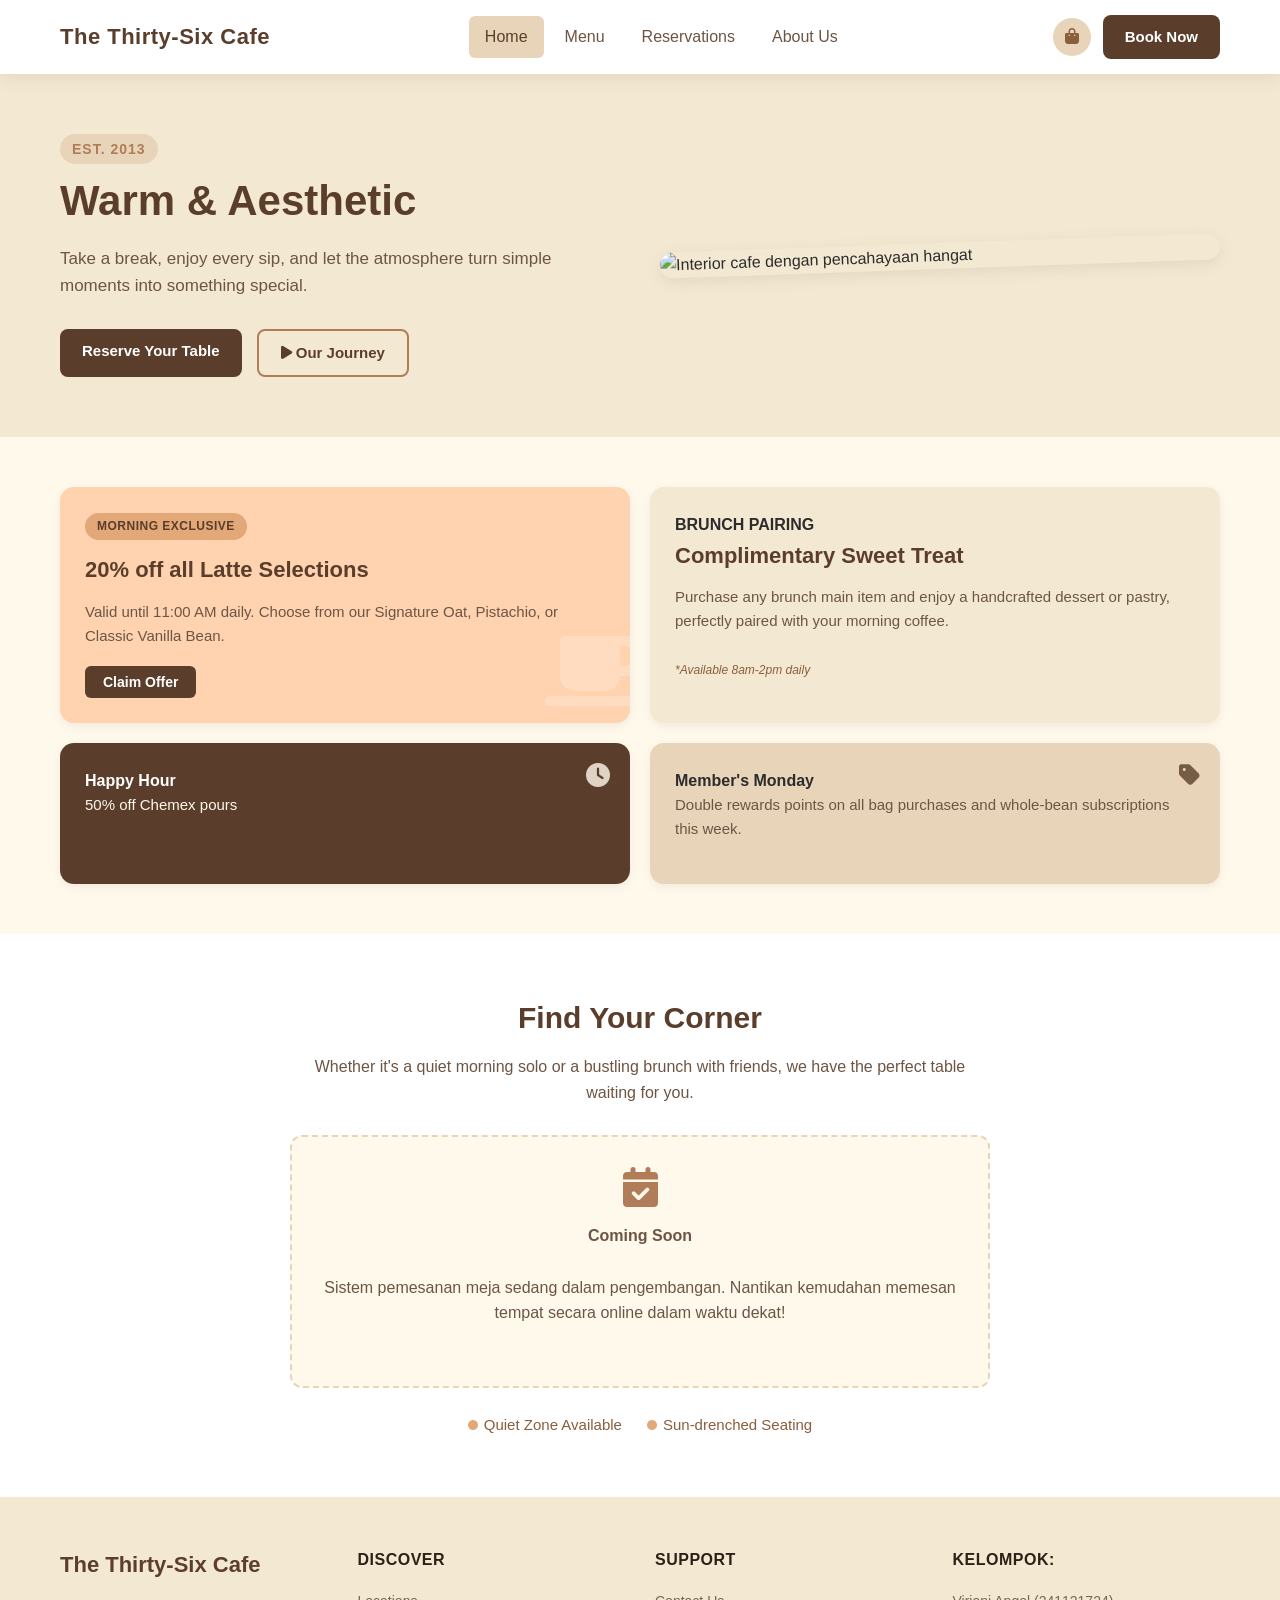
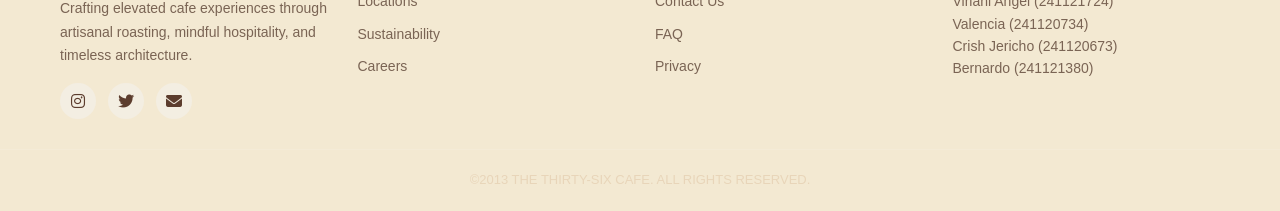
==== home.html @ a1e3fa08 "first commit" ====
<!DOCTYPE html>
<html lang="id">
<head>
    <meta charset="UTF-8">
    <meta name="viewport" content="width=device-width, initial-scale=1.0">
    <title>The Thirty-Six Cafe - Beranda</title>
    <link rel="stylesheet" href="style.css">
    <link rel="stylesheet" href="https://cdnjs.cloudflare.com/ajax/libs/font-awesome/6.4.0/css/all.min.css">
</head>
<body>
    <!-- Header & Navigasi -->
    <header class="header">
        <div class="container">
            <div class="nav-wrapper">
                <a href="home.html" class="logo">The Thirty-Six Cafe</a>
                <input type="checkbox" id="cek-menu" hidden>
                <label for="cek-menu" class="menu-toggle">☰</label>
                
                <nav class="navbar">
                    <a href="home.html" class="active">Home</a>
                    <a href="menu.html">Menu</a>
                    <a href="reservasi.html">Reservations</a>
                    <a href="tentang.html">About Us</a>
                </nav>

                <div class="header-actions">
                    <button class="icon-btn"><i class="fas fa-shopping-bag"></i></button>
                    <a href="reservasi.html" class="btn primary-btn">Book Now</a>
                </div>
            </div>
        </div>
    </header>


    <!-- Bagian Hero -->
    <section class="hero-section">
        <div class="container hero-content">
            <div class="hero-text">
                <span class="est-tag">EST. 2013</span>
                <h1>Warm & Aesthetic</h1>
                <p>Take a break, enjoy every sip, and let the atmosphere turn simple moments into something special.</p>
                <div class="hero-buttons">
                    <a href="reservasi.html" class="btn primary-btn">Reserve Your Table</a>
                    <a href="tentang.html" class="btn secondary-btn"><i class="fas fa-play"></i> Our Journey</a>
                </div>
            </div>
            <div class="hero-image">
                <img src="gbr/interior cafe.jpeg" alt="Interior cafe dengan pencahayaan hangat">
            </div>
        </div>
    </section>


    <!-- Bagian Promo Harian -->
    <div class="promo-grid">
    <!-- Kartu Promo 1 (Kiri Atas - Besar) -->
    <div class="promo-card promo-main">
        <span class="promo-badge">MORNING EXCLUSIVE</span>
        <h3>20% off all Latte Selections</h3>
        <p>Valid until 11:00 AM daily. Choose from our Signature Oat, Pistachio, or Classic Vanilla Bean.</p>
        <button class="btn promo-btn"><a href ="#">Claim Offer</a></button>
        <div class="promo-icon">
            <i class="fas fa-coffee"></i>
        </div>
    </div>

    <!-- Kartu Promo 2 (Kanan Atas - Kecil) -->
    <div class="promo-card promo-side">
        <h4>BRUNCH PAIRING</h4>
        <h3>Complimentary Sweet Treat</h3>
        <p>Purchase any brunch main item and enjoy a handcrafted dessert or pastry, perfectly paired with your morning coffee.</p>
        <span class="note">*Available 8am-2pm daily</span>
    </div>

    <!-- Kartu Promo 3 (Kiri Bawah - Cokelat Gelap) -->
    <div class="promo-card promo-dark">
        <div class="promo-mini-content">
            <h4>Happy Hour</h4>
            <p>50% off Chemex pours</p>
        </div>
        <i class="fas fa-clock promo-icon-sm"></i>
    </div>

    <!-- Kartu Promo 4 (Kanan Bawah - Krem Muda) -->
    <div class="promo-card promo-light">
        <div class="promo-mini-content">
            <h4>Member's Monday</h4>
            <p>Double rewards points on all bag purchases and whole-bean subscriptions this week.</p>
        </div>
        <i class="fas fa-tag promo-icon-sm"></i>
    </div>
</div>

    <!-- Bagian Cari Meja -->
    <section class="find-table-section">
        <div class="container find-table-wrapper">
            <h2>Find Your Corner</h2>
            <p>Whether it's a quiet morning solo or a bustling brunch with friends, we have the perfect table waiting for you.</p>
            
            <div class="coming-soon-box">
                <i class="fas fa-calendar-check" style="font-size: 40px; color: #b07d58; margin-bottom: 15px;"></i>
                <h3 class="coming-soon-text">Coming Soon</h3>
                <p class="coming-soon-desc">Sistem pemesanan meja sedang dalam pengembangan. Nantikan kemudahan memesan tempat secara online dalam waktu dekat!</p>
            </div>

            <div class="tags">
                <span><i class="fas fa-circle"></i> Quiet Zone Available</span>
                <span><i class="fas fa-circle"></i> Sun-drenched Seating</span>
            </div>
        </div>
    </section>

    <!-- Footer -->
    <footer class="footer">
        <div class="container grid-footer">
            <div class="footer-about">
                <h3>The Thirty-Six Cafe</h3>
                <p>Crafting elevated cafe experiences through artisanal roasting, mindful hospitality, and timeless architecture.</p>
                <div class="social-links">
                    <a href="https://www.instagram.com/thethirtysix?igsh=OXprbnNtYWUybjdk"><i class="fab fa-instagram"></i></a>
                    <a href="https://x.com/ThirtySixCafe"><i class="fab fa-twitter"></i></a>
                    <a href="mailto:thethirtysix.i@gmail.com"><i class="fas fa-envelope"></i></a>
                </div>
            </div>

            <div class="footer-links">
                <h4>DISCOVER</h4>
                <a href="https://www.google.com/maps/place//data=!4m3!3m2!1s0x303130367eed4897:0xfbdb00c0cb2475d2!12e1?source=g.page.m._&laa=merchant-review-solicitation">Locations</a>
                <a href="tentang.html">Sustainability</a>
                <a href="tentang.html">Careers</a>
            </div>

            <div class="footer-links">
                <h4>SUPPORT</h4>
                <a href="tel:+62614530970">Contact Us</a>
                <a href="reservasi.html">FAQ</a>
                <a href="#">Privacy</a>
            </div>

            <div class="footer-subscribe">
                <h4>KELOMPOK:</h4>
                <p>Viriani Angel (241121724) <br> Valencia (241120734) <br> Crish Jericho (241120673) <br> Bernardo (241121380)</p>
            </div>
        </div>

        <div class="copyright">
            <p>©2013 THE THIRTY-SIX CAFE. ALL RIGHTS RESERVED.</p>
        </div>
    </footer>
</body>
</html>
---- style.css ----
* {
    margin: 0;
    padding: 0;
    box-sizing: border-box;
    font-family: 'Segoe UI', Roboto, Oxygen, Ubuntu, Cantarell, sans-serif;
}

body {
    background-color: #FFF9EC;
    color: #2C2C2C;
    line-height: 1.6;
}

.container {
    max-width: 1200px;
    margin: 0 auto;
    padding: 0 20px;
}

a {
    text-decoration: none;
    color: inherit;
}

img {
    max-width: 100%;
    display: block;
}

/* HEADER & NAVIGASI */
.header {
    background-color: #FFFFFF;
    box-shadow: 0 4px 15px rgba(90, 62, 43, 0.1);
    padding: 15px 0;
    position: sticky;
    top: 0;
    z-index: 99;
}

.nav-wrapper {
    display: flex;
    justify-content: space-between;
    align-items: center;
    flex-wrap: wrap;
    gap: 15px;
    position: relative;
}

.logo {
    font-size: 22px;
    font-weight: 700;
    color: #5A3E2B;
    letter-spacing: 0.5px;
}

/* Ikon Garis Tiga */
.menu-toggle {
    font-size: 28px;
    color: #5A3E2B;
    cursor: pointer;
    display: none; /* Awalnya tersembunyi, muncul di HP/Tablet */
}

/* Kotak Menu Navigasi */
.navbar {
    display: flex;
    gap: 5px;
    flex-wrap: wrap;
}

.navbar a {
    padding: 8px 16px;
    font-weight: 500;
    color: #6D5544;
    border-radius: 6px;
    transition: all 0.3s ease;
}

.navbar a:hover,
.navbar a.active {
    background-color: #E8D5B9;
    color: #5A3E2B;
}

.header-actions {
    display: flex;
    align-items: center;
    gap: 12px;
}

.icon-btn {
    width: 38px;
    height: 38px;
    border-radius: 50%;
    border: none;
    background-color: #E8D5B9;
    color: #8B5E3C;
    font-size: 16px;
    cursor: pointer;
    transition: all 0.3s ease;
}

.icon-btn:hover {
    background-color: #B07D58;
    color: #FFFFFF;
}

.btn {
    padding: 10px 22px;
    border-radius: 8px;
    font-weight: 600;
    border: none;
    cursor: pointer;
    transition: all 0.3s ease;
    font-size: 15px;
    display: inline-block;
}

.primary-btn {
    background-color: #5A3E2B;
    color: #FFFFFF;
}

.primary-btn:hover {
    background-color: #8B5E3C;
    transform: translateY(-2px);
    box-shadow: 0 4px 12px rgba(92, 61, 46, 0.2);
}

.secondary-btn {
    background-color: transparent;
    color: #5A3E2B;
    border: 2px solid #B07D58;
}

.secondary-btn:hover {
    background-color: #B07D58;
    color: #FFFFFF;
}

/* BAGIAN HERO (HOME) */
.hero-section {
    padding: 60px 0;
    background-color: #F3E9D2;
}

.hero-content {
    display: grid;
    grid-template-columns: 1fr 1fr;
    gap: 40px;
    align-items: center;
}

.est-tag {
    font-size: 14px;
    color: #B07D58;
    font-weight: 600;
    letter-spacing: 1px;
    text-transform: uppercase;
    display: inline-block;
    margin-bottom: 12px;
    background-color: #E8D5B9;
    padding: 4px 12px;
    border-radius: 20px;
}

.hero-text h1 {
    font-size: 42px;
    color: #5A3E2B;
    margin-bottom: 18px;
    line-height: 1.2;
}

.hero-text p {
    font-size: 17px;
    color: #6D5544;
    margin-bottom: 30px;
}

.hero-buttons {
    display: flex;
    gap: 15px;
    flex-wrap: wrap;
}

.hero-image img {
    border-radius: 16px;
    box-shadow: 0 4px 15px rgba(90, 62, 43, 0.1);
    transform: rotate(-2deg);
    transition: transform 0.5s ease;
    margin-left: auto;
    margin-right: auto;
}

.hero-image img:hover {
    transform: rotate(0deg) scale(1.02);
}

/* KARTU PROMO (HOME) */
.promo-grid {
    display: grid;
    grid-template-columns: repeat(2, 1fr);
    grid-template-rows: auto auto;
    gap: 20px;
    padding: 50px 20px;
    max-width: 1200px;
    margin: 0 auto;
}

.promo-main {
    grid-column: 1 / 2;
    grid-row: 1 / 2;
    background-color: #FFD2B0;
    border-radius: 14px;
    padding: 25px;
}

.promo-side {
    grid-column: 2 / 3;
    grid-row: 1 / 2;
    background-color: #F3E9D2;
    border-radius: 14px;
    padding: 25px;
}

.promo-dark {
    grid-column: 1 / 2;
    grid-row: 2 / 3;
    background-color: #5A3E2B;
    color: #FFFFFF;
    border-radius: 14px;
    padding: 25px;
}

.promo-light {
    grid-column: 2 / 3;
    grid-row: 2 / 3;
    background-color: #E8D5B9;
    border-radius: 14px;
    padding: 25px;
}

.promo-card {
    position: relative;
    overflow: hidden;
    transition: all 0.3s ease;
    box-shadow: 0 3px 10px rgba(90, 62, 43, 0.08);
}

.promo-card:hover {
    transform: translateY(-5px);
    box-shadow: 0 4px 15px rgba(90, 62, 43, 0.1);
}

.promo-badge {
    background-color: #E2A878;
    color: #5A3E2B;
    font-size: 12px;
    font-weight: 700;
    padding: 4px 12px;
    border-radius: 20px;
    text-transform: uppercase;
    letter-spacing: 0.5px;
    display: inline-block;
    margin-bottom: 12px;
}

.promo-card h3 {
    font-size: 22px;
    margin-bottom: 12px;
    color: #5A3E2B;
}

.promo-dark h3 {
    color: #FFFFFF;
}

.promo-card p {
    font-size: 15px;
    color: #6D5544;
    margin-bottom: 18px;
}

.promo-dark p {
    color: #FFF9EC;
}

.promo-btn {
    background-color: #5A3E2B;
    color: #FFFFFF;
    padding: 8px 18px;
    font-size: 14px;
    border-radius: 6px;
    display: inline-block;
    transition: all 0.3s ease;
}

.promo-btn:hover {
    background-color: #8B5E3C;
}

.promo-icon {
    position: absolute;
    bottom: -15px;
    right: -15px;
    font-size: 80px;
    color: rgba(255,255,255,0.2);
    z-index: 1;
}

.promo-icon-sm {
    position: absolute;
    top: 20px;
    right: 20px;
    font-size: 24px;
    opacity: 0.8;
    color: #5A3E2B;
}

.promo-dark .promo-icon-sm {
    color: #FFF9EC;
}

.pastry-img img {
    border-radius: 10px;
    margin: 15px auto;
    max-height: 120px;
    width: auto;
    max-width: 100%; 
    object-fit: contain; 
    display: block;
}

.note {
    font-size: 12px;
    font-style: italic;
    color: #8B5E3C;
    margin-top: 10px;
    display: inline-block;
}

/* BAGIAN CARI MEJA (HOME) */
.find-table-section {
    padding: 60px 0;
    background-color: #FFFFFF;
}

.find-table-wrapper {
    text-align: center;
}

.find-table-wrapper h2 {
    font-size: 30px;
    color: #5A3E2B;
    margin-bottom: 12px;
}

.find-table-wrapper p {
    font-size: 16px;
    color: #6D5544;
    margin-bottom: 30px;
    max-width: 700px;
    margin-left: auto;
    margin-right: auto;
}

/* Kotak Coming Soon */
.coming-soon-box {
    background-color: #FFF9EC;
    border: 2px dashed #E8D5B9;
    border-radius: 12px;
    padding: 30px 20px;
    margin: 25px auto;
    max-width: 700px;
    text-align: center;
}

.coming-soon-icon {
    font-size: 40px;
    color: #B07D58;
    margin-bottom: 15px;
    display: block;
}

.coming-soon-text {
    color: #5A3E2B;
    font-size: 24px;
    margin-bottom: 10px;
    font-weight: 600;
}

.coming-soon-desc {
    color: #6D5544;
    font-size: 16px;
    line-height: 1.6;
}

.tags {
    display: flex;
    justify-content: center;
    gap: 25px;
    flex-wrap: wrap;
    margin-top: 20px;
}

.tags span {
    font-size: 15px;
    color: #8B5E3C;
    display: flex;
    align-items: center;
    gap: 6px;
}

.tags i {
    color: #E2A878;
    font-size: 10px;
}

/* BAGIAN MENU */
.menu-section {
    padding: 60px 0;
    background-color: #FFFFFF;
}

.menu-heading {
    text-align: center;
    margin-bottom: 40px;
}

.menu-heading h1 {
    font-size: 34px;
    color: #5A3E2B;
    margin-bottom: 12px;
}

.menu-heading p {
    font-size: 16px;
    color: #6D5544;
    max-width: 750px;
    margin: 0 auto;
}

/* Tombol Kategori Menu */
.menu-tabs {
    display: flex;
    justify-content: center;
    gap: 12px;
    flex-wrap: wrap;
    margin-bottom: 40px;
}

.tab-btn {
    padding: 10px 24px;
    background-color: #F3E9D2;
    color: #6D5544;
    border-radius: 8px;
    font-weight: 600;
    cursor: pointer;
    transition: all 0.3s ease;
    border: 2px solid transparent;
}

.tab-btn:hover {
    background-color: #E8D5B9;
    color: #5A3E2B;
}

/* Gaya Tombol Saat Diklik */
.tab-btn.active {
    background-color: #5A3E2B;
    color: #FFFFFF;
    border-color: #5A3E2B;
}

/* Grid Daftar Menu */
.menu-grid {
    display: grid;
    grid-template-columns: repeat(auto-fill, minmax(320px, 1fr));
    gap: 25px;
}

.menu-item {
    background-color: #FFF9EC;
    border-radius: 14px;
    overflow: hidden;
    box-shadow: 0 3px 10px rgba(90, 62, 43, 0.08);
    transition: all 0.3s ease;
    border: 1px solid #F3E9D2;
}

.menu-item:hover {
    transform: translateY(-6px);
    box-shadow: 0 8px 20px rgba(90, 62, 43, 0.12);
    border-color: #E8D5B9;
}

.menu-item-img img {
    width: 100%;
    height: 200px;
    object-fit: cover;
    transition: transform 0.5s ease;
}

.menu-item:hover .menu-item-img img {
    transform: scale(1.08);
}

.menu-item-content {
    padding: 20px;
}

.menu-item-header {
    display: flex;
    justify-content: space-between;
    align-items: baseline;
    margin-bottom: 10px;
    gap: 10px;
    flex-wrap: wrap;
}

.menu-item-header h3 {
    font-size: 20px;
    color: #5A3E2B;
    font-weight: 700;
}

.price {
    font-size: 18px;
    font-weight: 600;
    color: #B07D58;
    background-color: #F3E9D2;
    padding: 3px 10px;
    border-radius: 20px;
}

.menu-item-content p {
    font-size: 14px;
    color: #6D5544;
    margin-bottom: 15px;
    line-height: 1.6;
}

.tags-menu {
    display: flex;
    gap: 8px;
    flex-wrap: wrap;
}

.tag {
    font-size: 12px;
    font-weight: 600;
    padding: 3px 10px;
    border-radius: 20px;
    background-color: #E8D5B9;
    color: #5A3E2B;
}

/* BAGIAN RESERVASI */
.reservation-coming-soon {
    padding: 80px 0;
    background-color: #FFFFFF;
}

.coming-soon-container {
    display: flex;
    justify-content: center;
    align-items: center;
    min-height: 50vh;
}

.coming-soon-box.elegant {
    background-color: #FFF9EC;
    border: 2px dashed #E8D5B9;
    border-radius: 12px;
    padding: 40px 30px;
    margin: 25px auto;
    max-width: 700px;
    text-align: center;
}

.coming-soon-icon {
    font-size: 50px;
    color: #B07D58;
    margin-bottom: 20px;
    display: block;
}

.coming-soon-title {
    font-size: 32px;
    color: #5A3E2B;
    margin-bottom: 8px;
}

.coming-soon-subtitle {
    font-size: 26px;
    color: #8B5E3C;
    margin-bottom: 20px;
}

.coming-soon-text {
    color: #6D5544;
    font-size: 16px;
    line-height: 1.7;
    margin-bottom: 25px;
}

.coming-soon-info p {
    font-size: 15px;
    color: #6D5544;
    margin-bottom: 10px;
    display: flex;
    align-items: center;
    justify-content: center;
    gap: 8px;
}

.coming-soon-info i {
    color: #B07D58;
}

/* BAGIAN TENTANG KAMI */
.about-section {
    padding: 50px 0;
    background-color: #FFFFFF;
}

.about-grid {
    display: grid;
    grid-template-columns: 1fr 1fr;
    gap: 40px;
    align-items: center;
}

.about-image img {
    width: 100%;
    height: auto;
    border-radius: 14px;
    box-shadow: 0 4px 15px rgba(90, 62, 43, 0.1);
}

.about-text h2 {
    font-size: 26px;
    color: #5A3E2B;
    margin-bottom: 15px;
    text-transform: uppercase;
    letter-spacing: 0.5px;
    border-left: 4px solid #B07D58;
    padding-left: 12px;
}

.about-text p {
    font-size: 15px;
    color: #6D5544;
    line-height: 1.7;
    margin-bottom: 12px;
    text-align: justify;
}

.home-icon {
    display: inline-block;
    width: 40px;
    height: 40px;
    background-color: #5A3E2B;
    color: #FFFFFF;
    border-radius: 50%;
    text-align: center;
    line-height: 40px;
    font-size: 18px;
    margin-top: 15px;
    transition: all 0.3s ease;
    margin-left: auto;
    display: block;
}

.home-icon:hover {
    background-color: #B07D58;
    transform: scale(1.1);
}

/* FOOTER */
.footer {
    background-color: #F3E9D2;
    color: #FFF9EC;
    padding: 50px 0 20px;
}

.grid-footer {
    display: grid;
    grid-template-columns: repeat(auto-fit, minmax(220px, 1fr));
    gap: 30px;
    margin-bottom: 30px;
}

.footer-about h3 {
    font-size: 22px;
    margin-bottom: 15px;
    color: #5C3D2E;
}

.footer-about p {
    font-size: 14px;
    line-height: 1.7;
    margin-bottom: 15px;
    color: #7A6454;
}

.social-links {
    display: flex;
    gap: 12px;
}

.social-links a {
    width: 36px;
    height: 36px;
    border-radius: 50%;
    background-color: #F3EEE2;
    display: flex;
    align-items: center;
    justify-content: center;
    color: #5C3D2E;
    transition: all 0.3s ease;
}

.social-links a:hover {
    background-color: #5C3D2E;
    color: #FFFFFF;
}

.footer-links h4 {
    font-size: 16px;
    margin-bottom: 18px;
    color: #2C2017;
    text-transform: uppercase;
    letter-spacing: 0.5px;
}

.footer-links a {
    display: block;
    color: #7A6454;
    margin-bottom: 10px;
    font-size: 14px;
    transition: all 0.3s ease;
}

.footer-links a:hover {
    color: #5C3D2E;
    padding-left: 5px;
}

.footer-subscribe h4 {
    font-size: 16px;
    margin-bottom: 18px;
    color: #2C2017;
    text-transform: uppercase;
    letter-spacing: 0.5px;
}

.footer-subscribe p {
    font-size: 14px;
    color: #7A6454;
    margin-bottom: 15px;
}

.copyright {
    text-align: center;
    padding-top: 20px;
    border-top: 1px solid rgba(255,255,255,0.1);
    font-size: 13px;
    color: #E8D5B9;
}


/* TAMPILAN HP & TABLET*/

/* Untuk Tablet */
@media (max-width: 991px) {
    /* Tampilkan ikon garis tiga */
    .menu-toggle {
        display: block;
        order: 3;
    }

    /*Sembunyikan tombol Book Now dibagian atas*/
    .header-actions {
        display: none;
    }

    /* Awalnya menu disembunyikan */
    .navbar {
        position: absolute;
        top: 100%;
        right: 0;
        width: 250px;
        background-color: #FFFFFF;
        box-shadow: -2px 4px 8px rgba(0,0,0,0.1);
        border-radius: 0 0 0 10px;
        padding: 20px;
        display: none; 
        flex-direction: column;
        gap: 12px;
        z-index: 100;
    }

    /* SAAT KOTAK CEK DICENTANG, MENU MUNCUL */
    #cek-menu:checked ~ .navbar {
        display: flex;
    }

    .navbar a {
        padding: 12px;
        font-size: 15px;
    }

    .header-actions {
        flex-direction: column;
        align-items: center;
        margin-top: 0px;
    }

    .hero-content {
        grid-template-columns: 1fr;
        gap: 25px;
        text-align: center;
    }

    .hero-buttons {
        justify-content: center;
    }

    .hero-image {
        order: -1;
    }

    .promo-grid {
        grid-template-columns: 1fr;
    }

    .promo-main, .promo-side, .promo-dark, .promo-light {
        grid-column: auto;
        grid-row: auto;
    }
}

/* Untuk HP */
@media (max-width: 768px) {
    .logo {
        font-size: 19px;
    }

    .hero-text h1 {
        font-size: 28px;
    }

    .hero-text p {
        font-size: 15px;
    }

    .hero-image {
        order: -1;
        text-align: center;
    }

    .menu-tabs {
        gap: 8px;
    }

    .tab-btn {
        padding: 8px 14px;
        font-size: 13px;
    }

    .menu-grid {
        grid-template-columns: 1fr;
    }

    .about-grid {
        grid-template-columns: 1fr;
        gap: 25px;
    }

    .about-image {
        order: -1;
    }

    .about-text h2 {
        font-size: 22px;
    }

    .coming-soon-title {
        font-size: 24px;
    }

    .coming-soon-subtitle {
        font-size: 19px;
    }
}

@keyframes fadein {
    from {
        opacity: 0;
        transform: translateY(20px);
    }
    to {
        opacity: 1;
        transform: translateY(0);
    }
}

.hero-section {
    animation: fadein 0.6s ease;
}
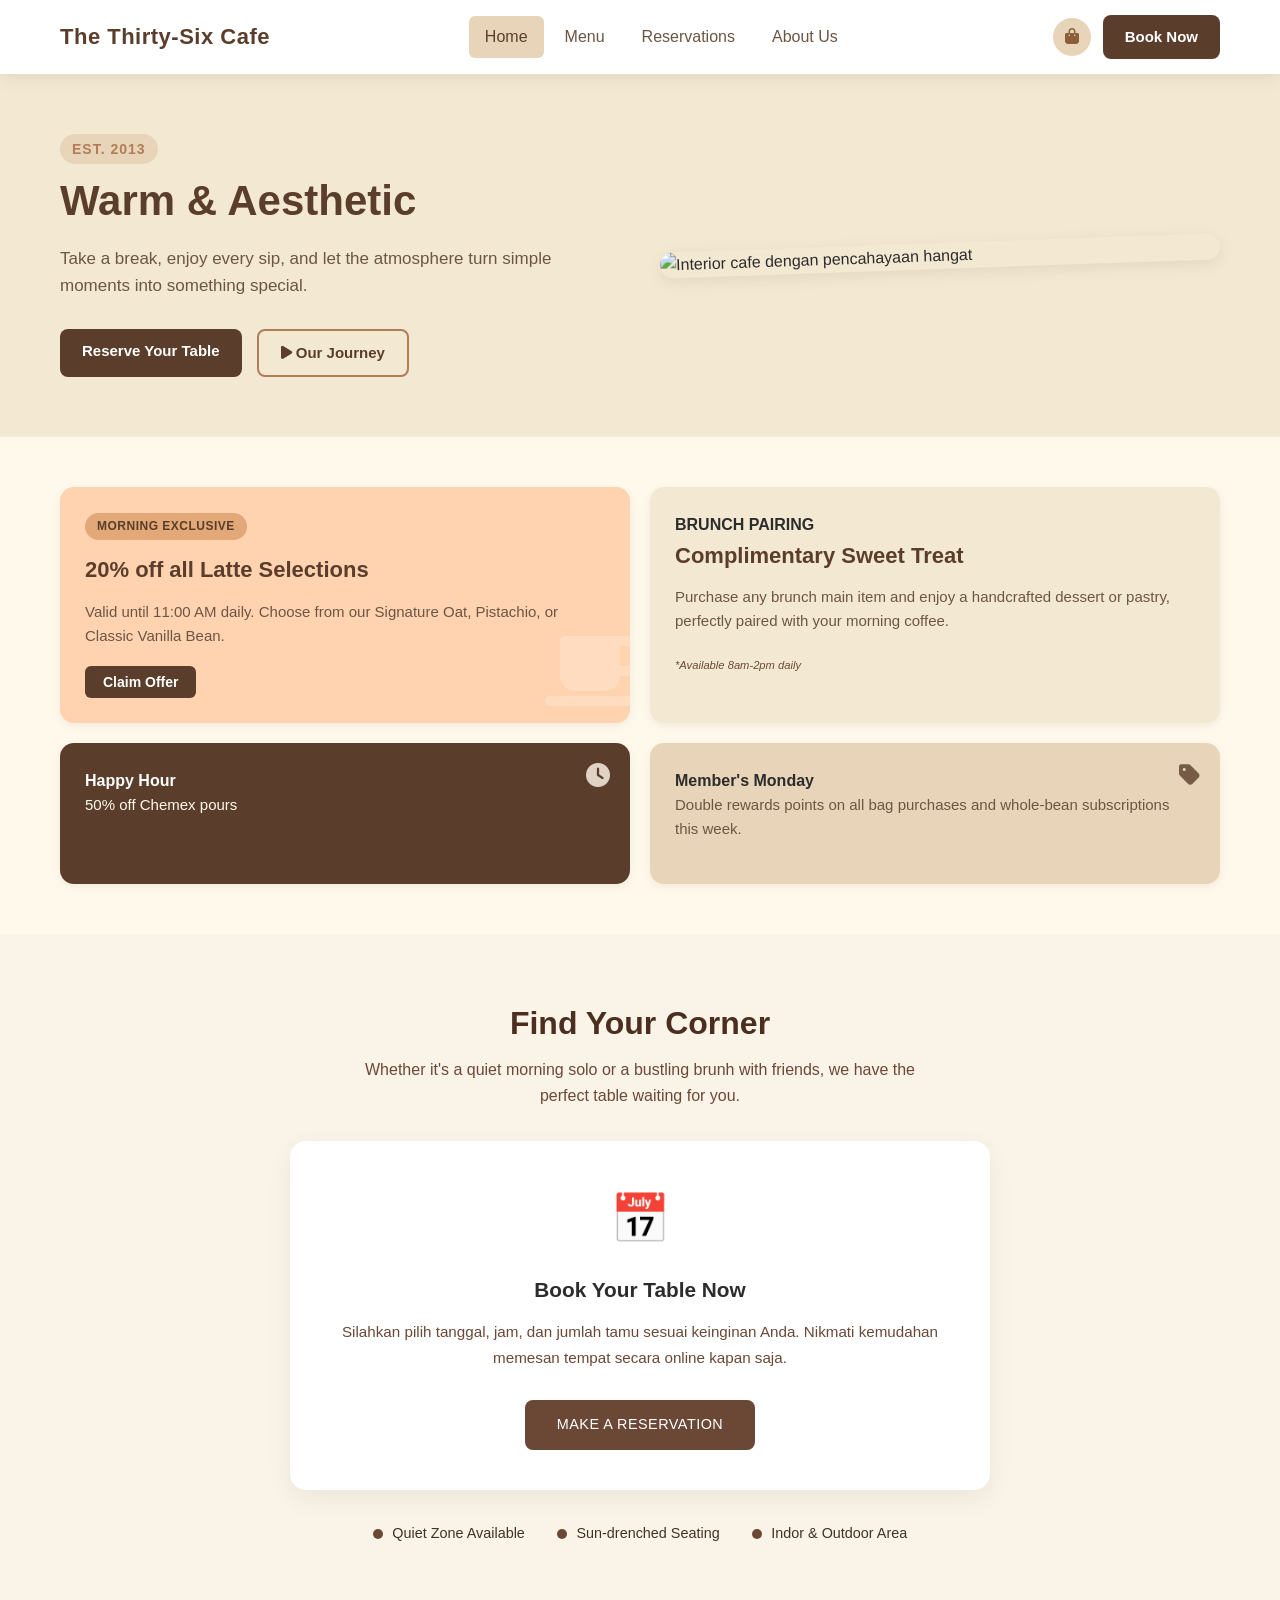
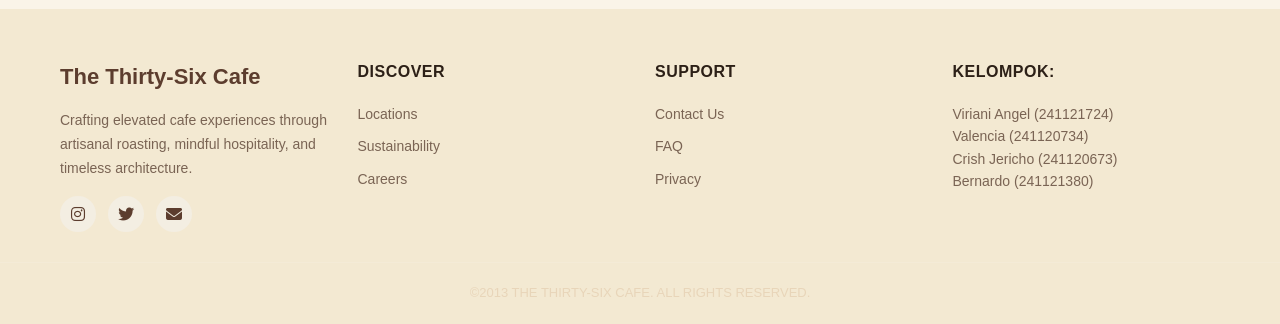
==== commit a8f444a4: "viricoba" ====
--- a/home.html
+++ b/home.html
@@ -31,84 +31,93 @@
         </div>
     </header>
 
-
-    <!-- Bagian Hero -->
-    <section class="hero-section">
-        <div class="container hero-content">
-            <div class="hero-text">
-                <span class="est-tag">EST. 2013</span>
-                <h1>Warm & Aesthetic</h1>
-                <p>Take a break, enjoy every sip, and let the atmosphere turn simple moments into something special.</p>
-                <div class="hero-buttons">
-                    <a href="reservasi.html" class="btn primary-btn">Reserve Your Table</a>
-                    <a href="tentang.html" class="btn secondary-btn"><i class="fas fa-play"></i> Our Journey</a>
+    <main>
+        <!-- Bagian Hero -->
+        <section class="hero-section">
+            <div class="container hero-content">
+                <div class="hero-text">
+                    <span class="est-tag">EST. 2013</span>
+                    <h1>Warm & Aesthetic</h1>
+                    <p>Take a break, enjoy every sip, and let the atmosphere turn simple moments into something special.</p>
+                    <div class="hero-buttons">
+                        <a href="reservasi.html" class="btn primary-btn">Reserve Your Table</a>
+                        <a href="tentang.html" class="btn secondary-btn"><i class="fas fa-play"></i> Our Journey</a>
+                    </div>
+                </div>
+                <div class="hero-image">
+                    <img src="gbr/interior cafe.jpeg" alt="Interior cafe dengan pencahayaan hangat">
                 </div>
             </div>
-            <div class="hero-image">
-                <img src="gbr/interior cafe.jpeg" alt="Interior cafe dengan pencahayaan hangat">
+        </section>
+
+
+        <!-- Bagian Promo Harian -->
+        <div class="promo-grid">
+            <div class="promo-card promo-main">
+                <span class="promo-badge">MORNING EXCLUSIVE</span>
+                <h3>20% off all Latte Selections</h3>
+                <p>Valid until 11:00 AM daily. Choose from our Signature Oat, Pistachio, or Classic Vanilla Bean.</p>
+                <button class="btn promo-btn"><a href="#">Claim Offer</a></button>
+                <div class="promo-icon">
+                    <i class="fas fa-coffee"></i>
+                </div>
+            </div>
+
+            <div class="promo-card promo-side">
+                <h4>BRUNCH PAIRING</h4>
+                <h3>Complimentary Sweet Treat</h3>
+                <p>Purchase any brunch main item and enjoy a handcrafted dessert or pastry, perfectly paired with your morning coffee.</p>
+                <span class="note">*Available 8am-2pm daily</span>
+            </div>
+
+            <div class="promo-card promo-dark">
+                <div class="promo-mini-content">
+                    <h4>Happy Hour</h4>
+                    <p>50% off Chemex pours</p>
+                </div>
+                <i class="fas fa-clock promo-icon-sm"></i>
+            </div>
+
+            <div class="promo-card promo-light">
+                <div class="promo-mini-content">
+                    <h4>Member's Monday</h4>
+                    <p>Double rewards points on all bag purchases and whole-bean subscriptions this week.</p>
+                </div>
+                <i class="fas fa-tag promo-icon-sm"></i>
             </div>
         </div>
-    </section>
 
+        <!-- Bagian Cari Meja -->
+        <section class="reservation-setion">
+            <div class="reservation-container">
 
-    <!-- Bagian Promo Harian -->
-    <div class="promo-grid">
-    <!-- Kartu Promo 1 (Kiri Atas - Besar) -->
-    <div class="promo-card promo-main">
-        <span class="promo-badge">MORNING EXCLUSIVE</span>
-        <h3>20% off all Latte Selections</h3>
-        <p>Valid until 11:00 AM daily. Choose from our Signature Oat, Pistachio, or Classic Vanilla Bean.</p>
-        <button class="btn promo-btn"><a href ="#">Claim Offer</a></button>
-        <div class="promo-icon">
-            <i class="fas fa-coffee"></i>
-        </div>
-    </div>
+                <h2 class="reservation-title">Find Your Corner</h2>
+                <p class="reservation-subtitle">Whether it's a quiet morning solo or a bustling brunh with friends, we have the perfect table waiting for you.</p>
+                <div class="reservation-card">
+                    <div class="reservasion-icon">📅</div>
+                    <h3 class="reservation-status">Book Your Table Now</h3>
+                    <p class="reservation-desc">Silahkan pilih tanggal, jam, dan jumlah tamu sesuai keinginan Anda. Nikmati kemudahan memesan tempat secara online kapan saja.</p>
 
-    <!-- Kartu Promo 2 (Kanan Atas - Kecil) -->
-    <div class="promo-card promo-side">
-        <h4>BRUNCH PAIRING</h4>
-        <h3>Complimentary Sweet Treat</h3>
-        <p>Purchase any brunch main item and enjoy a handcrafted dessert or pastry, perfectly paired with your morning coffee.</p>
-        <span class="note">*Available 8am-2pm daily</span>
-    </div>
-
-    <!-- Kartu Promo 3 (Kiri Bawah - Cokelat Gelap) -->
-    <div class="promo-card promo-dark">
-        <div class="promo-mini-content">
-            <h4>Happy Hour</h4>
-            <p>50% off Chemex pours</p>
-        </div>
-        <i class="fas fa-clock promo-icon-sm"></i>
-    </div>
-
-    <!-- Kartu Promo 4 (Kanan Bawah - Krem Muda) -->
-    <div class="promo-card promo-light">
-        <div class="promo-mini-content">
-            <h4>Member's Monday</h4>
-            <p>Double rewards points on all bag purchases and whole-bean subscriptions this week.</p>
-        </div>
-        <i class="fas fa-tag promo-icon-sm"></i>
-    </div>
-</div>
-
-    <!-- Bagian Cari Meja -->
-    <section class="find-table-section">
-        <div class="container find-table-wrapper">
-            <h2>Find Your Corner</h2>
-            <p>Whether it's a quiet morning solo or a bustling brunch with friends, we have the perfect table waiting for you.</p>
-            
-            <div class="coming-soon-box">
-                <i class="fas fa-calendar-check" style="font-size: 40px; color: #b07d58; margin-bottom: 15px;"></i>
-                <h3 class="coming-soon-text">Coming Soon</h3>
-                <p class="coming-soon-desc">Sistem pemesanan meja sedang dalam pengembangan. Nantikan kemudahan memesan tempat secara online dalam waktu dekat!</p>
+                    <!--Tombol Penghubung Ke Halaman Reservasi-->
+                    <a href="reservasi.html" class="btn-book" id="reserveBtn">Make a Reservation</a>
+                </div>   
+                <div class="features">
+                    <div class="feature-item">
+                        <span class="dot"></span>
+                        <span>Quiet Zone Available</span>
+                    </div>
+                    <div class="feature-item">
+                        <span class="dot"></span>
+                        <span>Sun-drenched Seating</span>
+                    </div>
+                    <div class="feature-item">
+                        <span class="dot"></span>
+                        <span>Indor & Outdoor Area</span>
+                    </div>
+                </div>
             </div>
-
-            <div class="tags">
-                <span><i class="fas fa-circle"></i> Quiet Zone Available</span>
-                <span><i class="fas fa-circle"></i> Sun-drenched Seating</span>
-            </div>
-        </div>
-    </section>
+        </section>
+    </main>
 
     <!-- Footer -->
     <footer class="footer">
@@ -147,5 +156,8 @@
             <p>©2013 THE THIRTY-SIX CAFE. ALL RIGHTS RESERVED.</p>
         </div>
     </footer>
+
+    <!--Panggil File Js-->
+    <script src="script.js"></script>
 </body>
 </html>
--- a/style.css
+++ b/style.css
@@ -364,56 +364,383 @@
     margin-right: auto;
 }
 
-/* Kotak Coming Soon */
-.coming-soon-box {
-    background-color: #FFF9EC;
-    border: 2px dashed #E8D5B9;
-    border-radius: 12px;
-    padding: 30px 20px;
-    margin: 25px auto;
+/* ==== KONTEN UTAMA - SEJAJAR ==== */
+.main-content {
+    padding: 1rem 0 2rem;
+}
+
+.content-grid {
+    display: grid;
+    grid-template-columns: 1fr 1.4fr;
+    gap: 1.5rem;
+}
+
+.card {
+    background-color: #FFFFFF;
+    padding: 1.8rem;
+    border-radius: 10px;
+    box-shadow: 0 4px 12px rgba(75, 46, 32, 0.05);
+}
+
+.card h2 {
+    font-size: 1rem;
+    text-transform: uppercase;
+    margin-bottom: 1.4rem;
+    letter-spacing: 0.5px;
+}
+
+/* --- FORM --- */
+.form-group {
+    margin-bottom: 1rem;
+}
+
+.form-group label {
+    display: block;
+    font-size: 0.75rem;
+    text-transform: uppercase;
+    margin-bottom: 0.4rem;
+    letter-spacing: 0.5px;
+}
+
+.form-group input {
+    width: 100%;
+    padding: 0.65rem;
+    border: 1px solid #E8DAC5;
+    border-radius: 4px;
+    background-color: #FAF4E8;
+    font-size: 0.85rem;
+}
+
+.form-row {
+    display: flex;
+    gap: 0.8rem;
+}
+
+.counter {
+    display: flex;
+    border: 1px solid #E8DAC5;
+    border-radius: 4px;
+    background-color: #FAF4E8;
+    width: fit-content;
+}
+
+.counter button {
+    border: none;
+    background: none;
+    padding: 0.4rem 0.8rem;
+    cursor: pointer;
+    font-weight: bold;
+}
+
+.counter input {
+    border: none;
+    width: 35px;
+    text-align: center;
+    background: transparent;
+}
+
+.btn-confirm {
+    width: 100%;
+    background-color: #6B4836;
+    color: #ffffff;
+    border: none;
+    padding: 0.7rem;
+    border-radius: 4px;
+    margin-top: 0.8rem;
+    cursor: pointer;
+    text-transform: uppercase;
+    font-size: 0.8rem;
+    letter-spacing: 0.5px;
+}
+
+.note {
+    font-size: 0.7rem;
+    text-align: center;
+    margin-top: 0.4rem;
+    color: #6B4836;
+}
+
+/* --- TABEL --- */
+.registry-header {
+    display: flex;
+    justify-content: space-between;
+    align-items: center;
+    margin-bottom: 1rem;
+    flex-wrap: wrap;
+    gap: 0.5rem;
+}
+
+.tabs {
+    display: flex;
+    gap: 0.4rem;
+}
+
+.tab-btn {
+    border: none;
+    background:#F6EBD8;
+    padding: 0.3rem 0.7rem;
+    border-radius: 4px;
+    font-size: 0.7rem;
+    cursor: pointer;
+    text-transform: uppercase;
+    color: #443322;
+    font-weight: 500;
+}
+
+.tab-btn.active[data-filter="all"] { background-color: #d6b89e; color: #443322; }
+.tab-btn.active[data-filter="confirmed"] { background-color: #8b5a2b; color: white; }
+.tab-btn.active[data-filter="waitlist"] { background-color: #cd853f; color: white; }
+.tab-btn.active[data-filter="cancelled"] { background-color: #a0522d; color: white; }
+.tab-btn.active[data-filter="completed"] { background-color: #4B2E20; color: white; }
+
+.filter-icon {
+    border: none;
+    background: none;
+    cursor: pointer;
+    font-size: 0.9rem;
+}
+
+.tab-btn.active {
+    background-color: #6B4836;
+    color:#ffffff;
+}
+
+.filter-btn {
+    border: none;
+    background: none;
+    cursor: pointer;
+}
+
+.registry-list {
+    min-height: 200px;
+}
+
+.empty-state {
+    text-align: center;
+    padding: 2rem;
+    color: #6B4836;
+    font-style: italic;
+    font-size: 0.85rem;
+}
+
+.registry-item {
+    display: flex;
+    justify-content: space-between;
+    align-items: center;
+    padding: 0.6rem 0.8rem;
+    background-color:#F6EBD8;
+    border-radius: 4px;
+    margin-bottom: 0.5rem;
+}
+
+.time {
+    font-weight: 500;
+    font-size: 0.85rem;
+}
+
+.name {
+    flex: 1;
+    margin-left: 0.8rem;
+    font-size: 0.85rem;
+}
+
+.duration {
+    font-size: 0.75rem;
+    background-color:#E8DAC5;
+    padding: 0.2rem 0.5rem;
+    border-radius: 10px;
+}
+
+/* ==== BAGIAN BAWAH ==== */
+.bottom-section {
+    padding-bottom: 3rem;
+}
+
+.image-card img {
+    width: 100%;
+    height: 100%;
+    object-fit: cover;
+    border-radius: 10px;
+}
+
+.info-card {
+    background-color:#4B2E20;
+    color: var(--putih);
+    padding: 1.8rem;
+    border-radius: 10px;
+}
+
+.info-card h2 {
+    font-size: 1rem;
+    text-transform: uppercase;
+    margin-bottom: 1rem;
+}
+
+.info-card p {
+    font-size: 0.85rem;
+    opacity: 0.9;
+    margin-bottom: 1.5rem;
+}
+
+.info-buttons {
+    display: flex;
+    gap: 0.8rem;
+}
+
+.info-buttons button {
+    padding: 0.6rem 1rem;
+    border: none;
+    border-radius: 4px;
+    cursor: pointer;
+    font-size: 0.75rem;
+    text-transform: uppercase;
+}
+
+.btn-download {
+    background-color:#ffffff;
+    color:#4B2E20;
+}
+
+.btn-settings {
+    background-color: rgba(255,255,255,0.2);
+    color: #ffffff;
+}
+
+/* ==== NOTIFIKASI ==== */
+.notification {
+    position: fixed;
+    top: 0;
+    left: 0;
+    width: 100%;
+    height: 100%;
+    background: rgba(0,0,0,0.4);
+    display: flex;
+    align-items: center;
+    justify-content: center;
+    z-index: 999;
+    opacity: 0;
+    visibility: hidden;
+    transition: 0.3s;
+}
+
+.notification.show {
+    opacity: 1;
+    visibility: visible;
+}
+
+.notification-box {
+    background:#ffffff;
+    padding: 2rem;
+    border-radius: 10px;
+    text-align: center;
+    box-shadow: 0 4px 12px rgba(0,0,0,0.15);
+}
+
+.notification-box i {
+    font-size: 2.5rem;
+    color: #28a745;
+    margin-bottom: 1rem;
+}
+
+/* ==== reservasi bagian home==== */
+.reservation-setion {
+    padding: 4rem 1.2rem;
+    background-color: #FAF4E8;
+}
+
+.reservation-container {
     max-width: 700px;
+    margin: 0 auto;
     text-align: center;
 }
 
-.coming-soon-icon {
-    font-size: 40px;
-    color: #B07D58;
-    margin-bottom: 15px;
-    display: block;
-}
-
-.coming-soon-text {
-    color: #5A3E2B;
-    font-size: 24px;
-    margin-bottom: 10px;
+.reservation-title {
+    font-size: 2rem;
+    color:#4B2E20;
+    margin-bottom: 0.5rem;
     font-weight: 600;
 }
 
-.coming-soon-desc {
-    color: #6D5544;
-    font-size: 16px;
-    line-height: 1.6;
-}
-
-.tags {
+.reservation-subtitle {
+    font-size: 1rem;
+    color: #6B4836;
+    margin-bottom: 2rem;
+    max-width: 550px;
+    margin-left: auto;
+    margin-right: auto;
+}
+
+.reservation-card {
+    background-color: #ffffff;
+    padding: 2.5rem 2rem;
+    border-radius: 16px;
+    box-shadow: 0 8px 24px rgba(75, 46, 32, 0.08);
+    margin-bottom: 2rem;
+}
+
+.reservasion-icon {
+    font-size: 3rem;
+    margin-bottom: 1rem;
+}
+
+.reservation-status {
+    font-size: 1.3rem;
+    color:4B2E20;
+    margin-bottom: 0.8rem;
+    font-weight: 600;
+}
+
+.reservation-desc {
+    font-size: 0.95rem;
+    color:#6B4836;
+    margin-bottom: 1.8rem;
+    line-height: 1.7;
+}
+
+.btn-book {
+    display: inline-block;
+    background-color:#6B4836;
+    color:#ffffff;
+    padding: 0.85rem 2rem;
+    border-radius: 8px;
+    text-decoration: none;
+    font-weight: 500;
+    font-size: 0.9rem;
+    text-transform: uppercase;
+    letter-spacing: 0.5px;
+    transition: all 0.3s ease;
+    border: none;
+    cursor: pointer;
+}
+
+.btn-book:hover {
+    background-color: #4B2E20;
+    transform: translateY(-2px);
+    box-shadow: 0 4px 12px rgba(75, 46, 32, 0.15);
+}
+
+.features {
     display: flex;
     justify-content: center;
-    gap: 25px;
+    gap: 2rem;
     flex-wrap: wrap;
-    margin-top: 20px;
-}
-
-.tags span {
-    font-size: 15px;
-    color: #8B5E3C;
+}
+
+.feature-item {
     display: flex;
     align-items: center;
-    gap: 6px;
-}
-
-.tags i {
-    color: #E2A878;
-    font-size: 10px;
+    gap: 0.6rem;
+    font-size: 0.9rem;
+    color: #423224;
+    font-weight: 500;
+}
+
+.dot {
+    width: 10px;
+    height: 10px;
+    background-color:#6B4836;
+    border-radius: 50%;
+    display: inline-block;
 }
 
 /* BAGIAN MENU */
@@ -553,69 +880,6 @@
     border-radius: 20px;
     background-color: #E8D5B9;
     color: #5A3E2B;
-}
-
-/* BAGIAN RESERVASI */
-.reservation-coming-soon {
-    padding: 80px 0;
-    background-color: #FFFFFF;
-}
-
-.coming-soon-container {
-    display: flex;
-    justify-content: center;
-    align-items: center;
-    min-height: 50vh;
-}
-
-.coming-soon-box.elegant {
-    background-color: #FFF9EC;
-    border: 2px dashed #E8D5B9;
-    border-radius: 12px;
-    padding: 40px 30px;
-    margin: 25px auto;
-    max-width: 700px;
-    text-align: center;
-}
-
-.coming-soon-icon {
-    font-size: 50px;
-    color: #B07D58;
-    margin-bottom: 20px;
-    display: block;
-}
-
-.coming-soon-title {
-    font-size: 32px;
-    color: #5A3E2B;
-    margin-bottom: 8px;
-}
-
-.coming-soon-subtitle {
-    font-size: 26px;
-    color: #8B5E3C;
-    margin-bottom: 20px;
-}
-
-.coming-soon-text {
-    color: #6D5544;
-    font-size: 16px;
-    line-height: 1.7;
-    margin-bottom: 25px;
-}
-
-.coming-soon-info p {
-    font-size: 15px;
-    color: #6D5544;
-    margin-bottom: 10px;
-    display: flex;
-    align-items: center;
-    justify-content: center;
-    gap: 8px;
-}
-
-.coming-soon-info i {
-    color: #B07D58;
 }
 
 /* BAGIAN TENTANG KAMI */
@@ -886,12 +1150,12 @@
         font-size: 22px;
     }
 
-    .coming-soon-title {
-        font-size: 24px;
-    }
-
-    .coming-soon-subtitle {
-        font-size: 19px;
+    .reservation-title {
+        font-size: 1.6rem;
+    }
+
+    .reservation-section {
+        padding: 2rem 1rem;
     }
 }
 
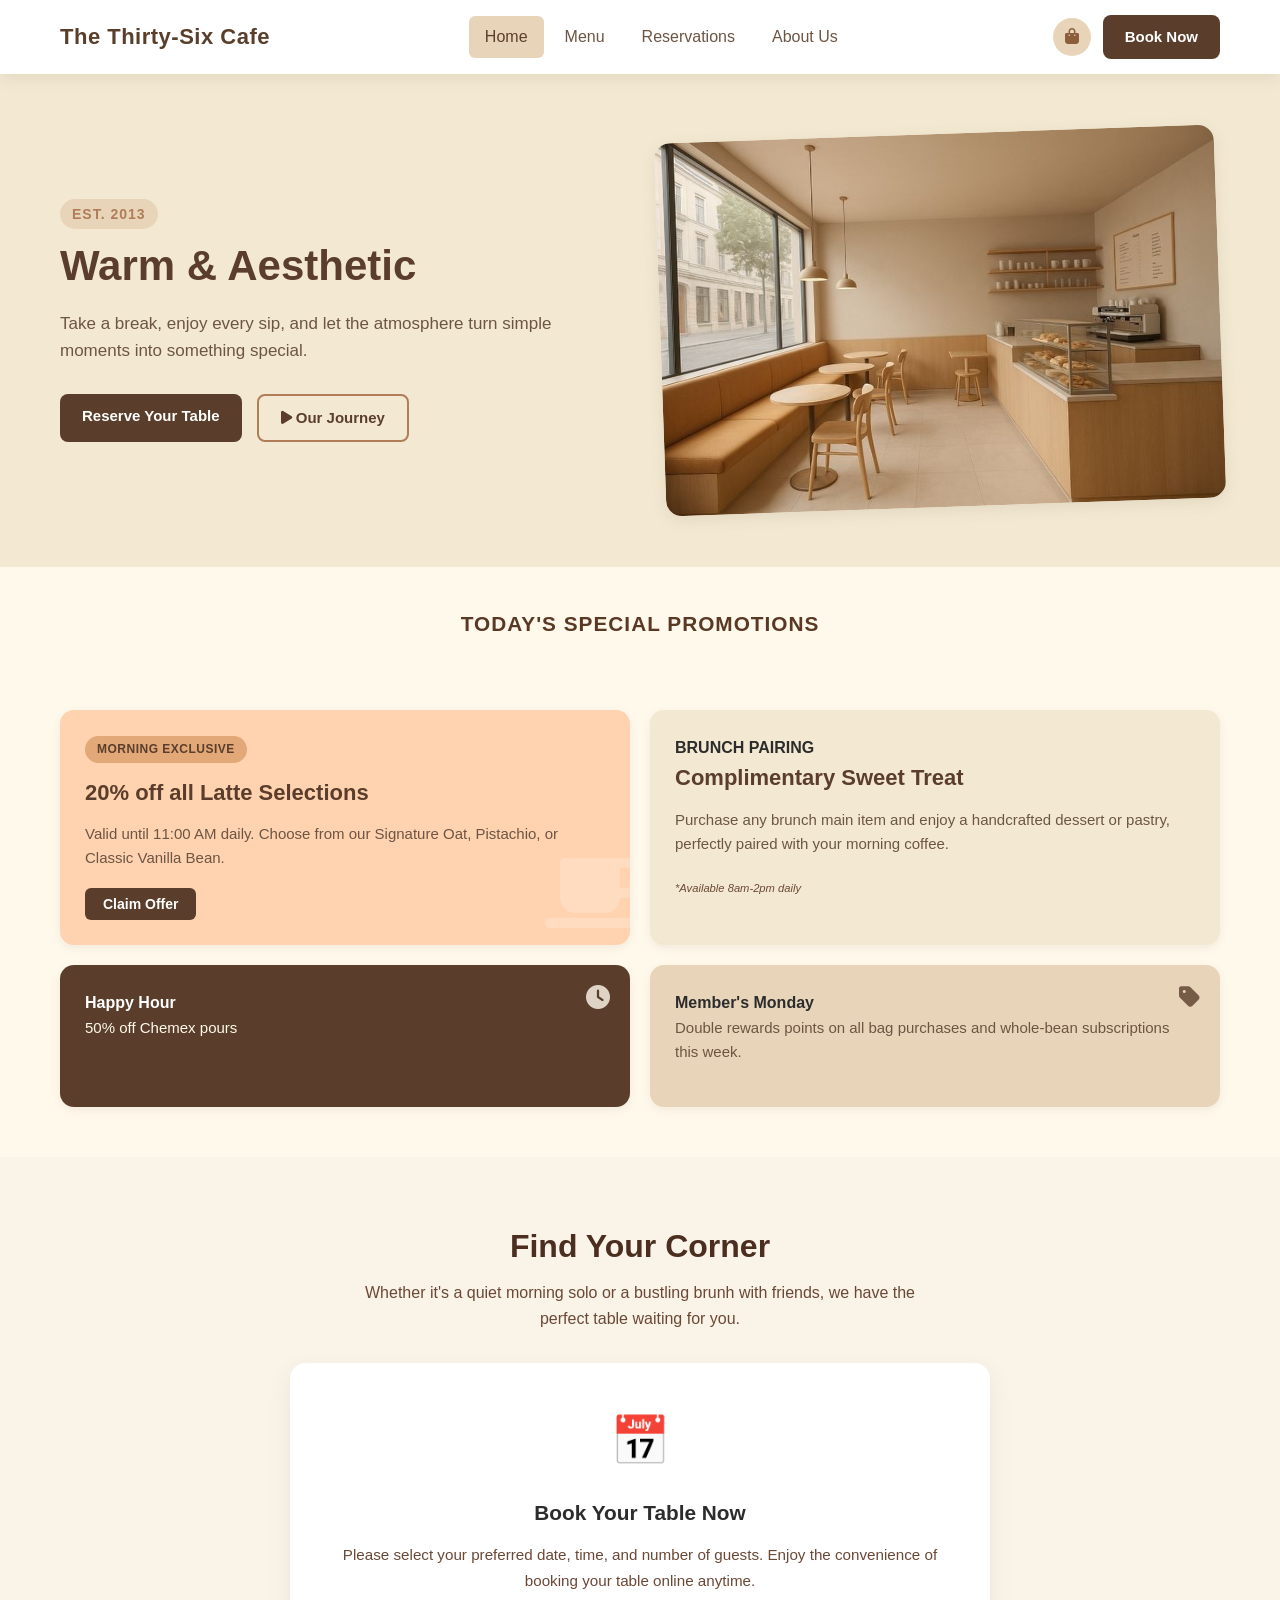
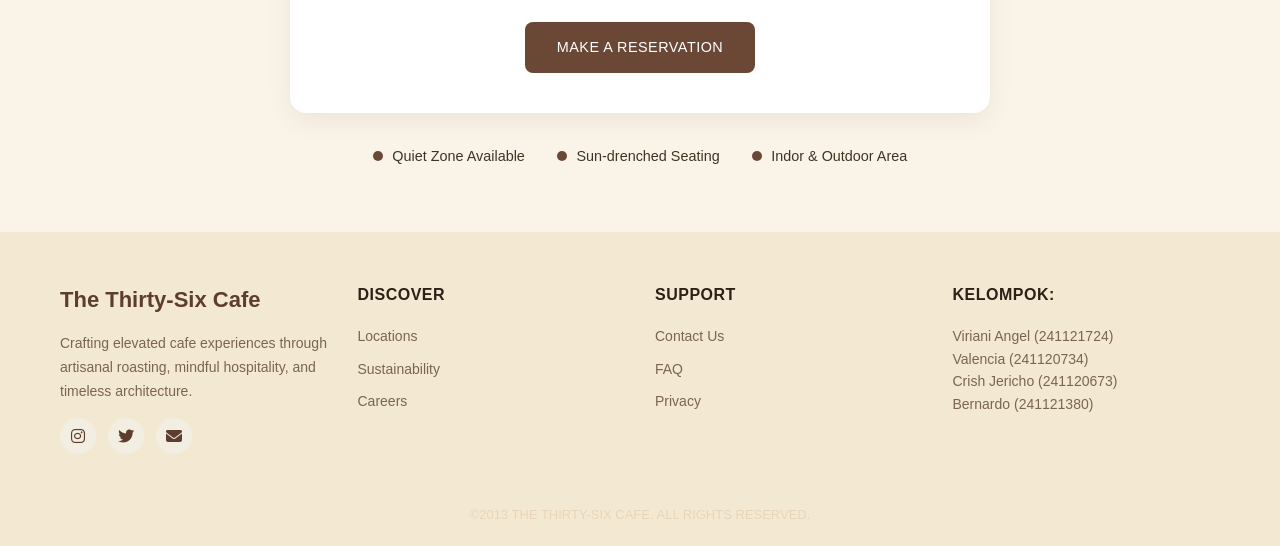
==== commit 16f3f316: "Update Project" ====
--- a/home.html
+++ b/home.html
@@ -52,12 +52,13 @@
 
 
         <!-- Bagian Promo Harian -->
+        <h2 class="promo-section-title">TODAY'S SPECIAL PROMOTIONS</h2>
         <div class="promo-grid">
             <div class="promo-card promo-main">
                 <span class="promo-badge">MORNING EXCLUSIVE</span>
                 <h3>20% off all Latte Selections</h3>
                 <p>Valid until 11:00 AM daily. Choose from our Signature Oat, Pistachio, or Classic Vanilla Bean.</p>
-                <button class="btn promo-btn"><a href="#">Claim Offer</a></button>
+                <button class="btn promo-btn" id="claimBtn">Claim Offer</button>
                 <div class="promo-icon">
                     <i class="fas fa-coffee"></i>
                 </div>
@@ -85,7 +86,7 @@
                 </div>
                 <i class="fas fa-tag promo-icon-sm"></i>
             </div>
-        </div>
+        </div>    
 
         <!-- Bagian Cari Meja -->
         <section class="reservation-setion">
@@ -96,7 +97,7 @@
                 <div class="reservation-card">
                     <div class="reservasion-icon">📅</div>
                     <h3 class="reservation-status">Book Your Table Now</h3>
-                    <p class="reservation-desc">Silahkan pilih tanggal, jam, dan jumlah tamu sesuai keinginan Anda. Nikmati kemudahan memesan tempat secara online kapan saja.</p>
+                    <p class="reservation-desc">Please select your preferred date, time, and number of guests. Enjoy the convenience of booking your table online anytime.</p>
 
                     <!--Tombol Penghubung Ke Halaman Reservasi-->
                     <a href="reservasi.html" class="btn-book" id="reserveBtn">Make a Reservation</a>
--- a/style.css
+++ b/style.css
@@ -197,6 +197,15 @@
 }
 
 /* KARTU PROMO (HOME) */
+.promo-section-title {
+    text-align: center;
+    font-size: 1.3rem;
+    font-weight: 700;
+    color: #5A3824;
+    margin: 2.5rem 0 1.2rem;
+    letter-spacing: 1px;
+}
+
 .promo-grid {
     display: grid;
     grid-template-columns: repeat(2, 1fr);
@@ -676,6 +685,14 @@
     border-radius: 16px;
     box-shadow: 0 8px 24px rgba(75, 46, 32, 0.08);
     margin-bottom: 2rem;
+    transition: all 0.3s ease;
+    cursor: pointer;
+}
+
+.reservation-card:hover {
+    transform: translateY(-6px);
+    box-shadow: 0 4px 12px rgba(75, 46, 32, 0.15);
+    background: #e4bc85;
 }
 
 .reservasion-icon {
@@ -1170,6 +1187,7 @@
     }
 }
 
+
 .hero-section {
     animation: fadein 0.6s ease;
 }
